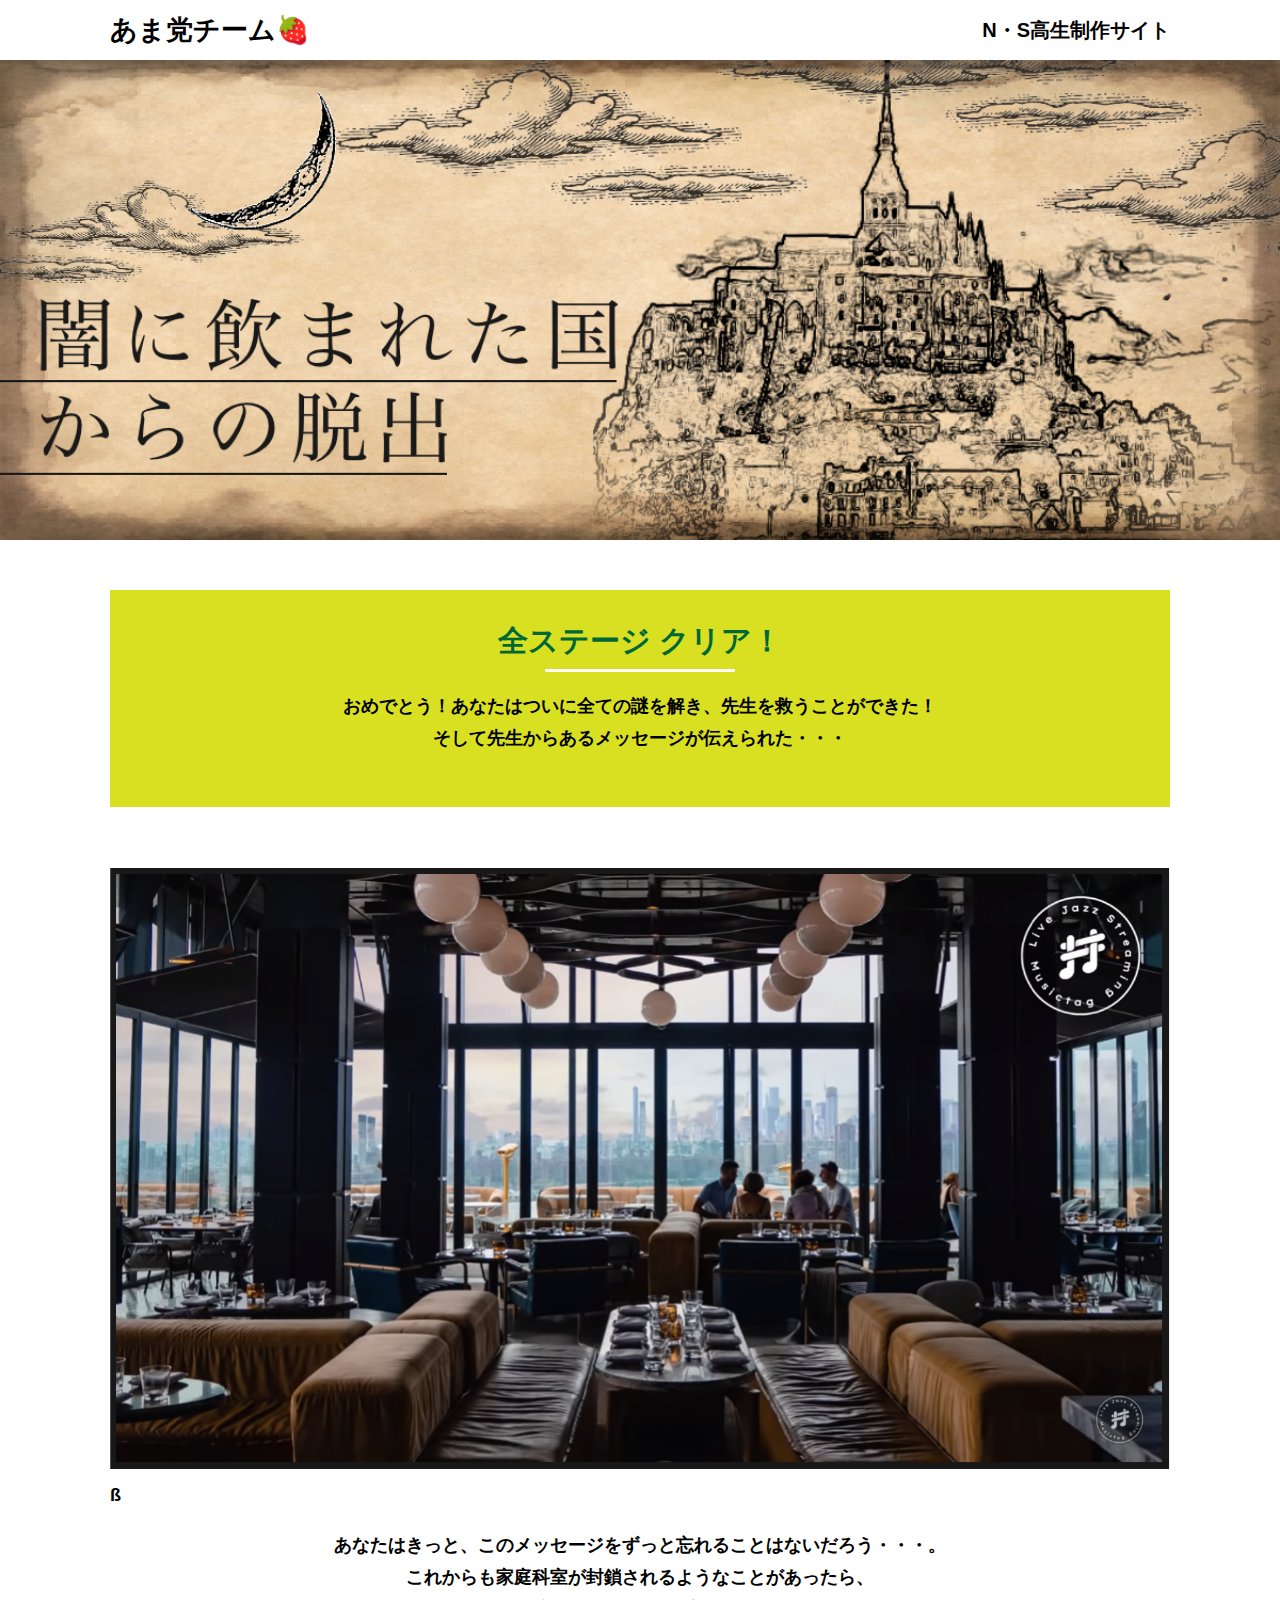
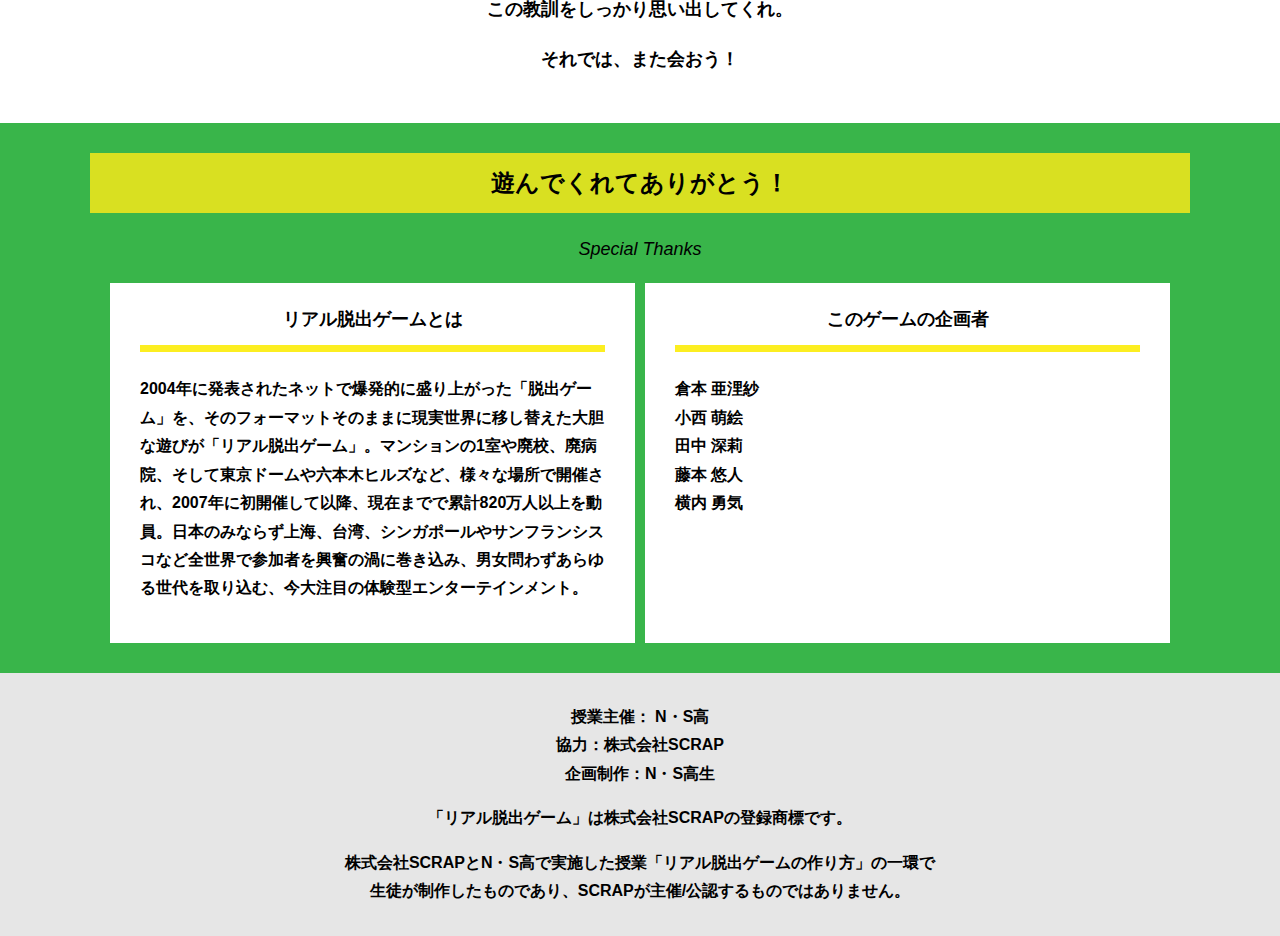
==== end-1-yes.html @ 4a60654d "Yes,No エンド別ファイルアップロード" ====
<!DOCTYPE html>
<html lang="ja">
<head>
  <meta charset="UTF-8">
  <meta http-equiv="X-UA-Compatible" content="IE=edge">
  <meta name="viewport" content="width=device-width, initial-scale=1.0">
  <title>闇に飲まれた国からの脱出 │ Project N</title>
  <link rel="stylesheet" href="assets/css/normalize.css">
  <link rel="stylesheet" href="assets/css/style.css">
</head>
<body>
  <header class="header">
    <div class="container">
     <div class="logo"><h2>あま党チーム🍓</h2></div>
      <div class="header__name">N・S高生制作サイト</div>
    </div>
  </header>
  <main class="main final-page">
    <!-- タイトルエリア　ここから -->
    <h1 class="main-title"><img src="assets/images/new_main-image.png" alt="闇に飲まれた国からの脱出"></h1>
    <!-- タイトルエリア　ここまで -->
    <section class="section">
      <div class="container">
        <div class="box bg-color--subcolor">
          <h2 class="section-title--border">全ステージ クリア！</h2>
          <p class="text-center">おめでとう！あなたはついに全ての謎を解き、先生を救うことができた！<br>
            そして先生からあるメッセージが伝えられた・・・</p>
        </div>
      </div>
    </section>
    <section class="section">
      <div class="container">
          <figure class="image__container">
             <img src="assets/images/stage.png" alt="">
          </figure>

<!--  YouTube貼り付け
            <div class="youtube__container">
              <div class="youtube">
                <iframe width="560" height="315" src="https://www.youtube.com/embed/IRyJe-0Uie0?controls=0" title="YouTube video player" frameborder="0" allow="accelerometer; autoplay; clipboard-write; encrypted-media; gyroscope; picture-in-picture" allowfullscreen></iframe>
              </div>
            </div>
Youtube貼り付けここまで-->
          ß
      </div>
        <p class="text-center">あなたはきっと、このメッセージをずっと忘れることはないだろう・・・。<br>
          これからも家庭科室が封鎖されるようなことがあったら、<br>
          この教訓をしっかり思い出してくれ。</p>
        <p class="text-center">それでは、また会おう！</p>
      </div>
    </section>
    <section class="section bg-color--keycolor">
      <div class="container">
        <h2 class="section-title">遊んでくれてありがとう！</h2>
        <p class="font-eng text-center">Special Thanks</p>
        <div class="row">
          <div class="column">
            <div class="card">
              <h3 class="card__title">リアル脱出ゲームとは</h3>
              <p class="card__content">2004年に発表されたネットで爆発的に盛り上がった「脱出ゲーム」を、そのフォーマットそのままに現実世界に移し替えた大胆な遊びが「リアル脱出ゲーム」。マンションの1室や廃校、廃病院、そして東京ドームや六本木ヒルズなど、様々な場所で開催され、2007年に初開催して以降、現在までで累計820万人以上を動員。日本のみならず上海、台湾、シンガポールやサンフランシスコなど全世界で参加者を興奮の渦に巻き込み、男女問わずあらゆる世代を取り込む、今大注目の体験型エンターテインメント。</p>
            </div>
          </div>
          <div class="column">
            <div class="card">
              <h3 class="card__title">このゲームの企画者</h3>
              <p class="card__content">
                倉本 亜浬紗<br>
                小西 萌絵<br>
                田中 深莉<br>
                藤本 悠人<br>
                横内 勇気<br>
                </p>
            </div>
          </div>
        </div>
      </div>
    </section>
  </main>
  <footer class="footer section bg-color--gray">
    <div class="container">
        <p class="text-center">授業主催： N・S高<br>協力：株式会社SCRAP<br>企画制作：N・S高生</p>
        <p class="text-center">「リアル脱出ゲーム」は株式会社SCRAPの登録商標です。</p>
        <p class="text-center">株式会社SCRAPとN・S高で実施した授業「リアル脱出ゲームの作り方」の一環で<br>生徒が制作したものであり、SCRAPが主催/公認するものではありません。</p>
    </div>
  </footer>
</body>
</html>
---- assets/css/style.css ----
@charset "UTF-8";
/****************************
 * 共通CSSのテンプレートです。
*****************************/
*,
*::before,
*::after {
  -webkit-box-sizing: border-box;
          box-sizing: border-box;
}

html {
  font-size: 18px;
  -webkit-box-sizing: border-box;
          box-sizing: border-box;
}

body {
  overflow-x: hidden;
  font-family: "游ゴシック体", "Yu Gothic", YuGothic, "ヒラギノ角ゴ Pro", "Hiragino Kaku Gothic Pro", "メイリオ", "Meiryo", sans-serif;
  font-size: 18px;
  line-height: 1.77778;
  font-weight: bold;
  text-decoration: none;
  border: none;
  list-style: none;
  color: #000;
  margin: 0;
}

img {
  width: 100%;
}

figure {
  margin: 0;
}

figcaption {
  margin-top: 30px;
  font-size: 14px;
}

@media screen and (max-width: 767px) {
  figcaption {
    font-size: 13px;
  }
}

input[type=text] {
  font-size: 18px;
  border: none;
  padding: 25px 35px;
  display: block;
  margin: 0 auto;
  max-width: 580px;
  width: 100%;
}

::-webkit-input-placeholder {
  color: #999;
}

:-ms-input-placeholder {
  color: #999;
}

::-ms-input-placeholder {
  color: #999;
}

::placeholder {
  color: #999;
}

button {
  cursor: pointer;
  display: block;
  border: none;
  margin: 0 auto;
  background-color: #006837;
  color: #fff;
  width: 287px;
  height: 55px;
}

/*******************
* Layout
*******************/
.section {
  padding-top: 30px;
  padding-bottom: 30px;
}

.section--clear {
  /* ステージクリア画面 */
  position: fixed;
  display: none;
  /* 読み込み時に一瞬表示されるのを防ぐ */
  -webkit-box-pack: center;
      -ms-flex-pack: center;
          justify-content: center;
  -webkit-box-align: center;
      -ms-flex-align: center;
          align-items: center;
  top: 0;
  bottom: 0;
  left: 0;
  right: 0;
  z-index: 200;
}

.section--clear.isClear {
  display: -webkit-box;
  display: -ms-flexbox;
  display: flex;
}

.container {
  width: 1100px;
  padding-left: 20px;
  padding-right: 20px;
  margin: 0 auto;
}

@media screen and (max-width: 1100px) {
  .container {
    width: calc(100% - 40px);
  }
}

.row {
  display: -webkit-box;
  display: -ms-flexbox;
  display: flex;
  -ms-flex-line-pack: stretch;
      align-content: stretch;
  gap: 10px;
}

.row + .row {
  margin-top: 20px;
}

.column {
  width: 100%;
}

.card {
  background-color: #fff;
  margin-bottom: 20px;
  height: 100%;
}

.card__title {
  font-size: 18px;
  text-align: center;
  margin: 0;
  padding: 20px 30px;
  position: relative;
  cursor: pointer;
}

.card__content {
  -webkit-transition: all 0.3s;
  transition: all 0.3s;
  font-size: 16px;
  padding: 20px 30px;
  margin: 0;
  position: relative;
}

.card__content::before {
  display: block;
  content: '';
  width: calc(100% - 60px);
  height: 7px;
  background-color: #fcee21;
  position: absolute;
  top: -10px;
  left: 30px;
}

.hint-page .card {
  height: auto;
}

.hint-page .card__content {
  display: none;
  text-align: center;
}

.hint-page .card__arrow {
  position: absolute;
  top: calc(50% - 12px);
  right: 45px;
  -webkit-transform: rotate(90deg);
          transform: rotate(90deg);
  -webkit-transition: all 0.3s;
  transition: all 0.3s;
  fill: #009245;
  width: 12px;
  height: 24px;
}

.hint-page .card.is-open .card__content {
  display: block;
}

.hint-page .card.is-open .card__arrow {
  -webkit-transform: rotate(-90deg);
          transform: rotate(-90deg);
}

.box {
  padding: 35px 30px;
}

.youtube {
  position: relative;
  width: 100%;
  padding-top: 56.25%;
}

.youtube iframe {
  position: absolute;
  top: 0;
  left: 0;
  width: 100%;
  height: 100%;
}

.youtube__container {
  max-width: 800px;
  margin: 0 auto;
}

/*********************
* Color
*********************/
.bg-color--keycolor {
  background-color: #39b54a;
}

.bg-color--subcolor {
  background-color: #d9e021;
}

.bg-color--gray {
  background-color: #e6e6e6;
}

/*********************
* title
**********************/
.main-title {
  margin: 0;
}

.sub-title {
  text-align: center;
  font-size: 18px;
  line-height: 1.66667;
}

.sub-title__bg {
  background-color: #fcee21;
  padding-left: 1rem;
  padding-right: 1rem;
}

.section-title {
  font-size: 24px;
  line-height: 1.75;
  text-align: center;
  padding: 9px 20px;
  background-color: #d9e021;
  margin: 0 -20px 20px -20px;
}

.section-title__stage {
  display: inline-block;
  margin-right: 2rem;
}

.section-title--keycolorlight {
  background-color: #8cc63f;
}

.section-title--keycolorlight .section-title__stage {
  color: #fff;
}

.section-title--keycolor {
  background-color: #39b54a;
}

.section-title--story {
  width: 330px;
  margin: 0 auto 20px;
}

.section-title--border {
  position: relative;
  font-size: 30px;
  text-align: center;
  line-height: 1.06667;
  margin: 0;
  padding-bottom: 15px;
  color: #006837;
}

.section-title--border::after {
  position: absolute;
  bottom: 0;
  left: calc(50% - 95px);
  display: block;
  content: '';
  background-color: #fff;
  height: 2.6px;
  width: 190px;
}

/******************
* text
******************/
.font-eng {
  font-style: italic;
  font-weight: normal;
}

/*************************
* Button
*************************/
.btn {
  display: block;
  text-decoration: none;
  cursor: pointer;
  background-color: #006837;
  color: #fff;
  font-size: 24px;
  line-height: 1.54167;
  text-align: center;
  padding: 11.5px;
  width: calc(100% - 40px);
  max-width: 700px;
  margin: 10px auto;
  position: relative;
}

.btn:hover {
  opacity: 0.7;
}

.btn__arrow {
  position: absolute;
  top: calc(50% - 12px);
  right: 15px;
  fill: #fff;
  width: 12px;
  height: 24px;
}

/****************
* header
*****************/
.header {
  background-color: #fff;
  height: 60px;
}

.header .container {
  display: -webkit-box;
  display: -ms-flexbox;
  display: flex;
  -webkit-box-pack: justify;
      -ms-flex-pack: justify;
          justify-content: space-between;
  -webkit-box-align: center;
      -ms-flex-align: center;
          align-items: center;
  height: 100%;
}

.header__logo {
  width: 330px;
  height: 42px;
}

.header__name {
  font-size: 20px;
  line-height: 1.1;
}

.footer {
  font-size: 16px;
}

.footer p:first-child {
  margin-top: 0;
}

.footer p:last-child {
  margin-bottom: 0;
}

/********************
* main
********************/
.story__note {
  margin: 0;
}

.story__note__outer {
  width: 860px;
  display: -webkit-box;
  display: -ms-flexbox;
  display: flex;
  padding: 20px;
  margin: 20px auto;
  -webkit-box-pack: center;
      -ms-flex-pack: center;
          justify-content: center;
}

@media screen and (max-width: 940px) {
  .story__note__outer {
    width: 100%;
  }
}

.stage-column__container + .stage-column__container {
  border-top: 2px solid #fff;
}

.answer {
  font-size: 18px;
  margin-bottom: 20px;
  line-height: 80px;
  word-spacing: 20px;
}

.err-message {
  color: #c1272d;
  font-size: 18px;
  text-align: center;
}

.link-hint {
  text-align: center;
  display: block;
  margin-top: 20px;
}

.clear-message {
  background-color: #d9e021;
  padding: 30px 30px 60px;
  position: relative;
}

.clear-message__title {
  position: relative;
  display: block;
  text-align: center;
  color: #006837;
  font-size: 30px;
  padding-bottom: 10px;
  margin-bottom: 35px;
}

.clear-message__title::after {
  content: '';
  position: absolute;
  display: block;
  width: 183px;
  height: 2px;
  background-color: #fff;
  bottom: 0;
  left: calc(50% - (183px/2));
}

.clear-message__content {
  text-align: center;
}

.clear-message__btn {
  position: absolute;
  bottom: -30px;
  left: calc(50% - 144px);
  width: 288px;
  margin: 0;
}

/********************
* Utility
********************/
.text-center {
  text-align: center;
}

.text-left {
  text-align: left;
}

.text-right {
  text-align: right;
}

.hidden {
  display: none;
}
/*# sourceMappingURL=style.css.map */
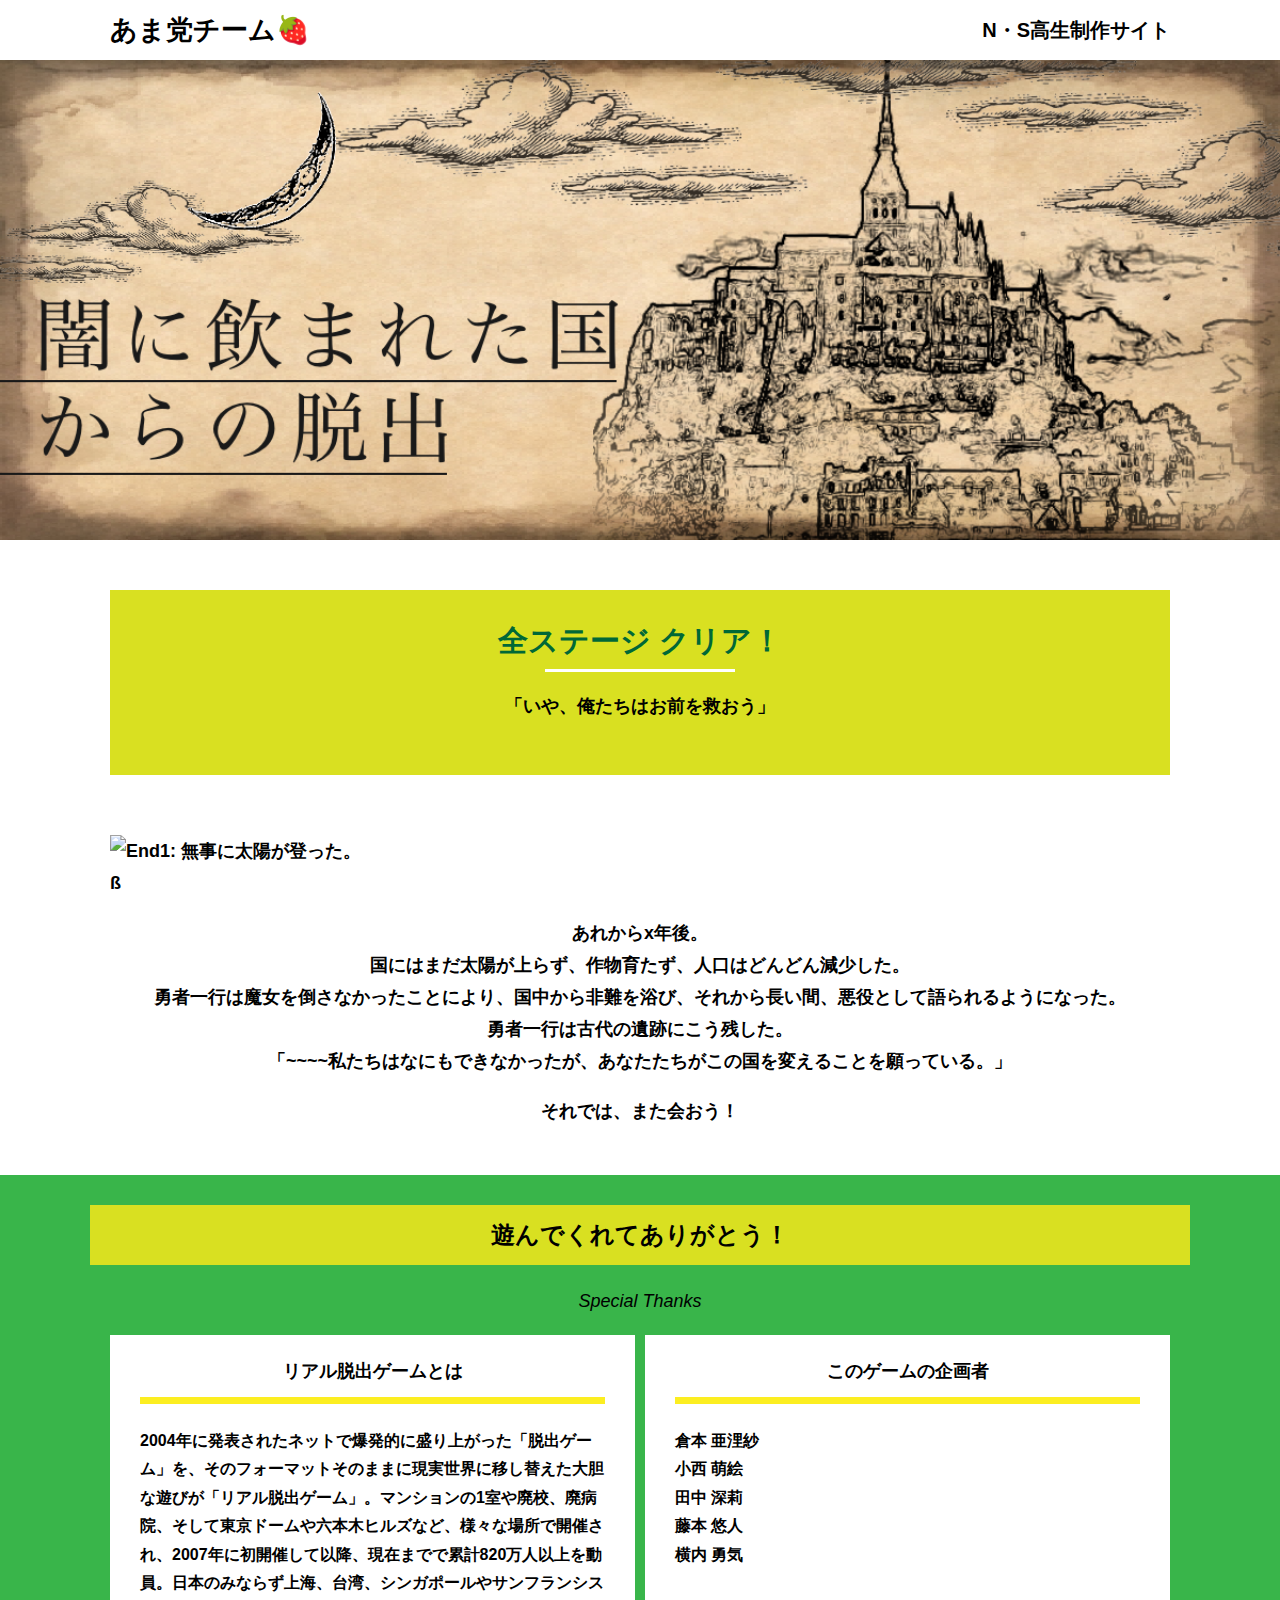
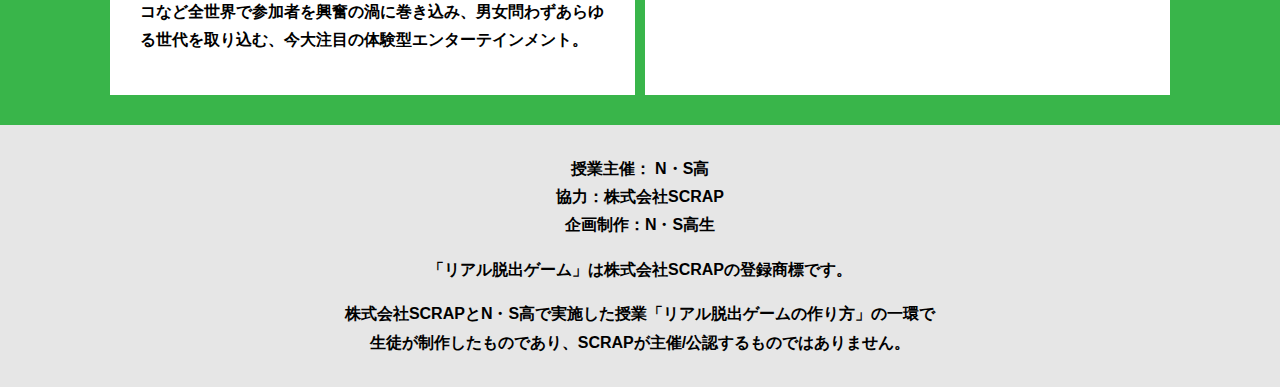
==== commit 40b78c21: "img/alt 編集" ====
--- a/end-1-yes.html
+++ b/end-1-yes.html
@@ -23,15 +23,14 @@
       <div class="container">
         <div class="box bg-color--subcolor">
           <h2 class="section-title--border">全ステージ クリア！</h2>
-          <p class="text-center">おめでとう！あなたはついに全ての謎を解き、先生を救うことができた！<br>
-            そして先生からあるメッセージが伝えられた・・・</p>
+          <p class="text-center">「いや、俺たちはお前を救おう」</p>
         </div>
       </div>
     </section>
     <section class="section">
       <div class="container">
           <figure class="image__container">
-             <img src="assets/images/stage.png" alt="">
+             <img src="assets/images/end-yes.jpg" alt="End1: 無事に太陽が登った。">
           </figure>
 
 <!--  YouTube貼り付け
@@ -43,9 +42,11 @@
 Youtube貼り付けここまで-->
           ß
       </div>
-        <p class="text-center">あなたはきっと、このメッセージをずっと忘れることはないだろう・・・。<br>
-          これからも家庭科室が封鎖されるようなことがあったら、<br>
-          この教訓をしっかり思い出してくれ。</p>
+        <p class="text-center">あれからx年後。<br>
+          国にはまだ太陽が上らず、作物育たず、人口はどんどん減少した。<br>
+          勇者一行は魔女を倒さなかったことにより、国中から非難を浴び、それから長い間、悪役として語られるようになった。<br>
+          勇者一行は古代の遺跡にこう残した。<br>
+          「~~~~私たちはなにもできなかったが、あなたたちがこの国を変えることを願っている。」</p>
         <p class="text-center">それでは、また会おう！</p>
       </div>
     </section>
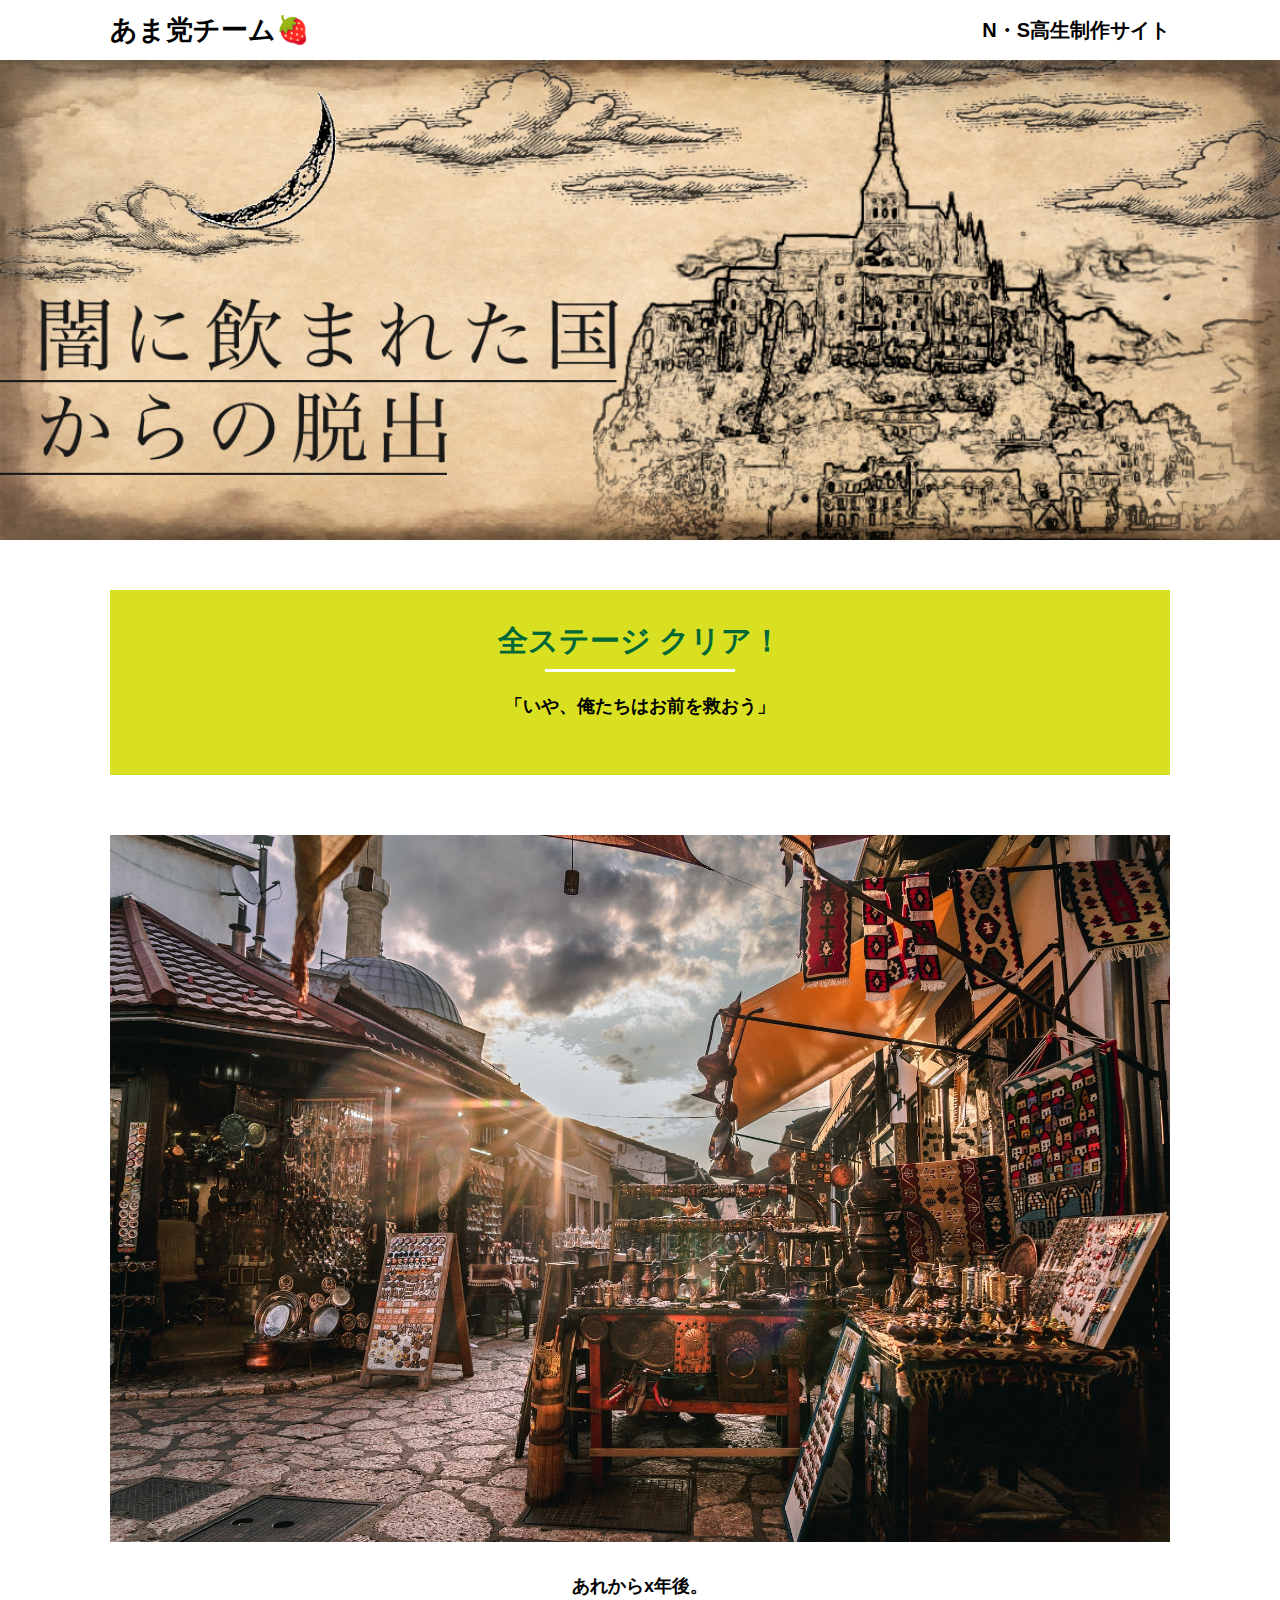
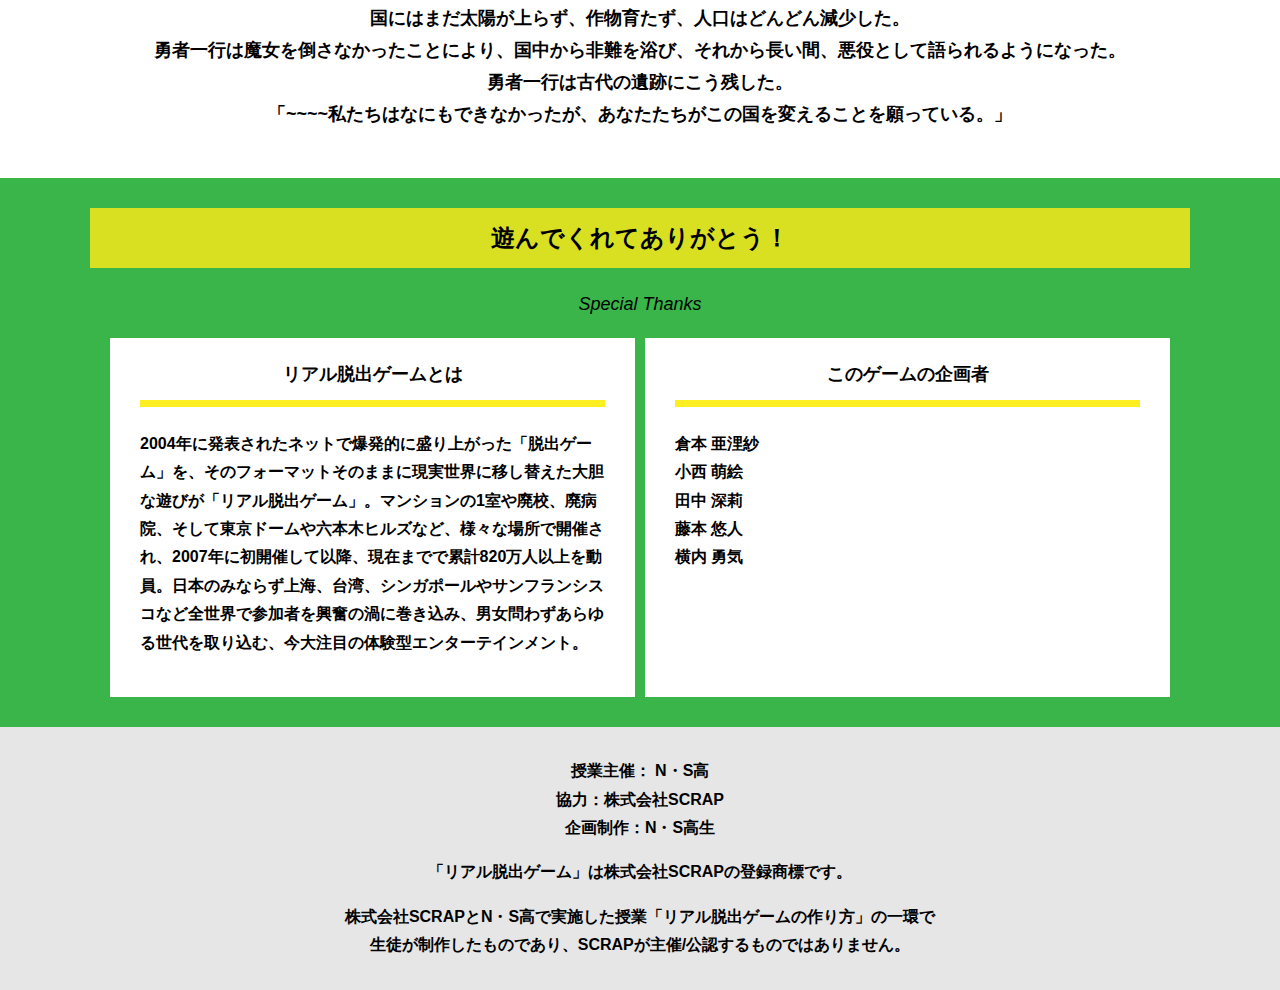
==== commit 63063efc: "誤字 修正" ====
--- a/end-1-yes.html
+++ b/end-1-yes.html
@@ -40,14 +40,12 @@
               </div>
             </div>
 Youtube貼り付けここまで-->
-          ß
       </div>
         <p class="text-center">あれからx年後。<br>
           国にはまだ太陽が上らず、作物育たず、人口はどんどん減少した。<br>
           勇者一行は魔女を倒さなかったことにより、国中から非難を浴び、それから長い間、悪役として語られるようになった。<br>
           勇者一行は古代の遺跡にこう残した。<br>
           「~~~~私たちはなにもできなかったが、あなたたちがこの国を変えることを願っている。」</p>
-        <p class="text-center">それでは、また会おう！</p>
       </div>
     </section>
     <section class="section bg-color--keycolor">
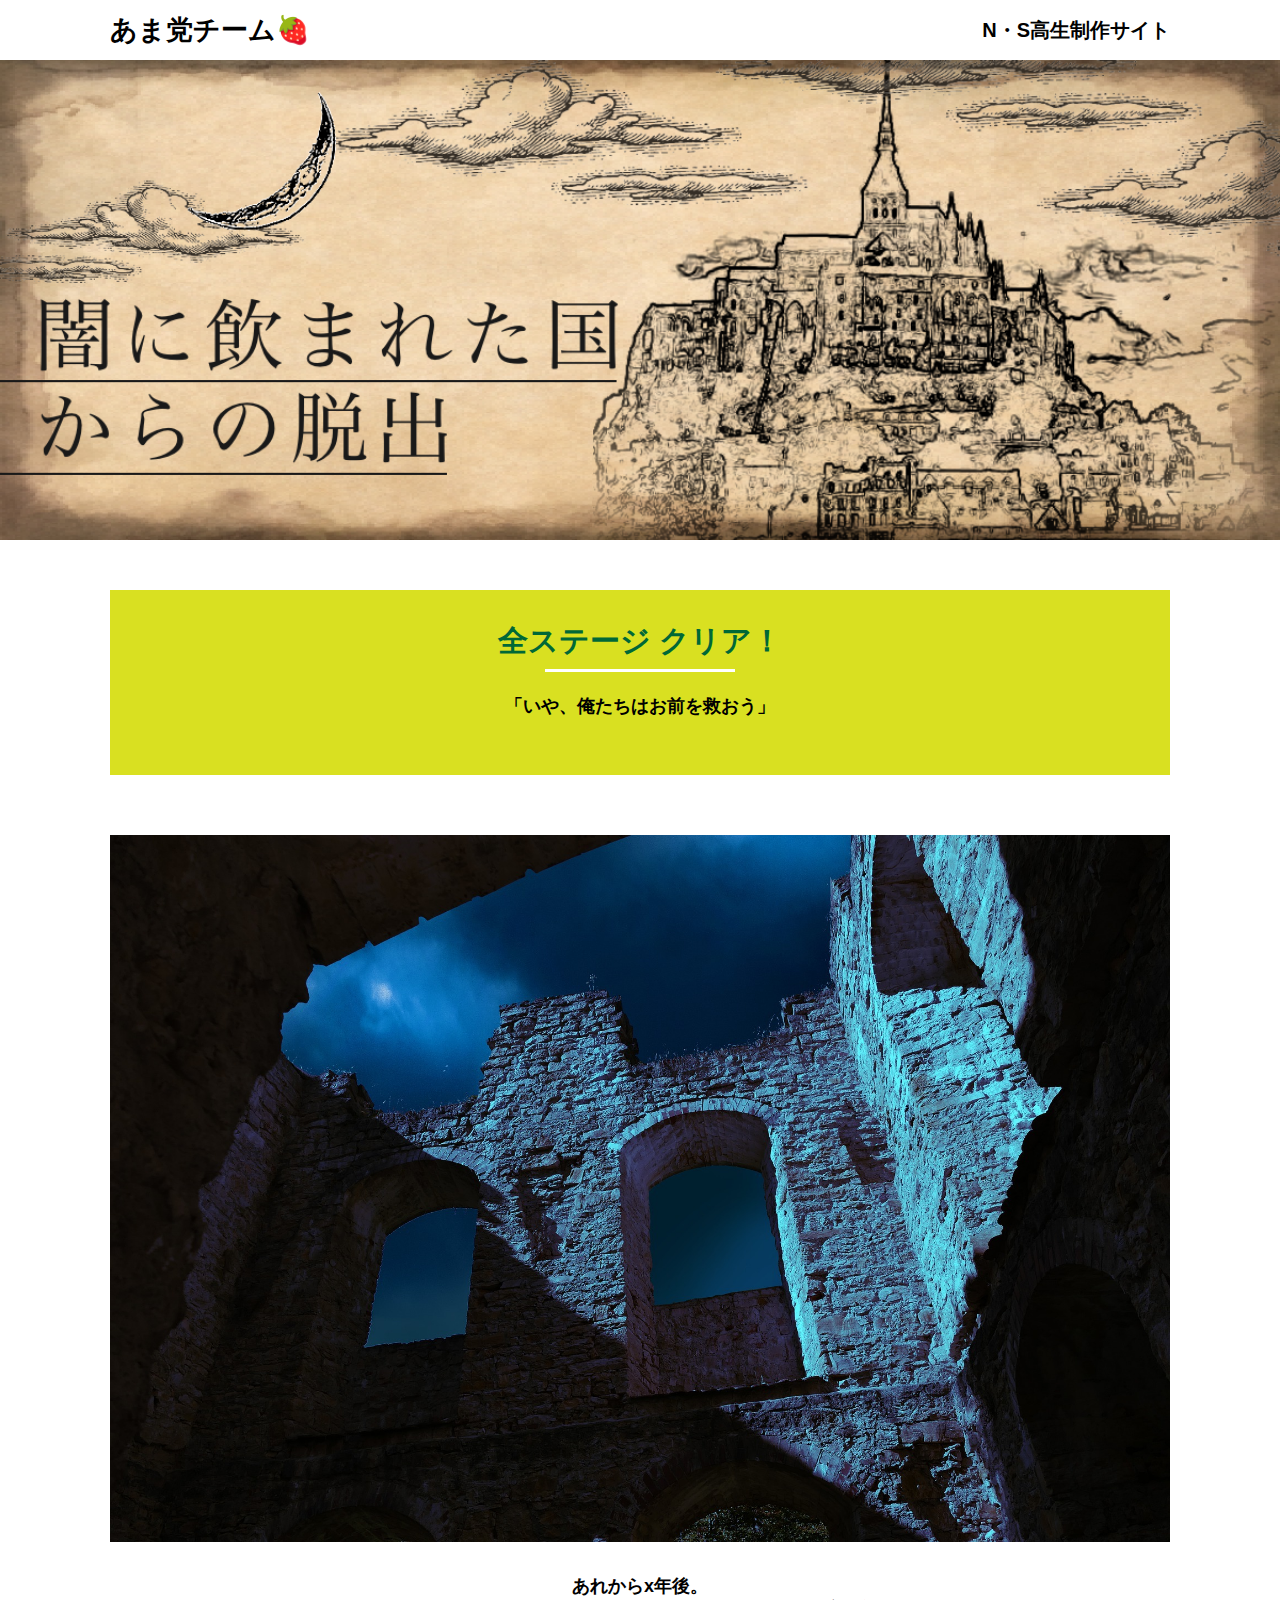
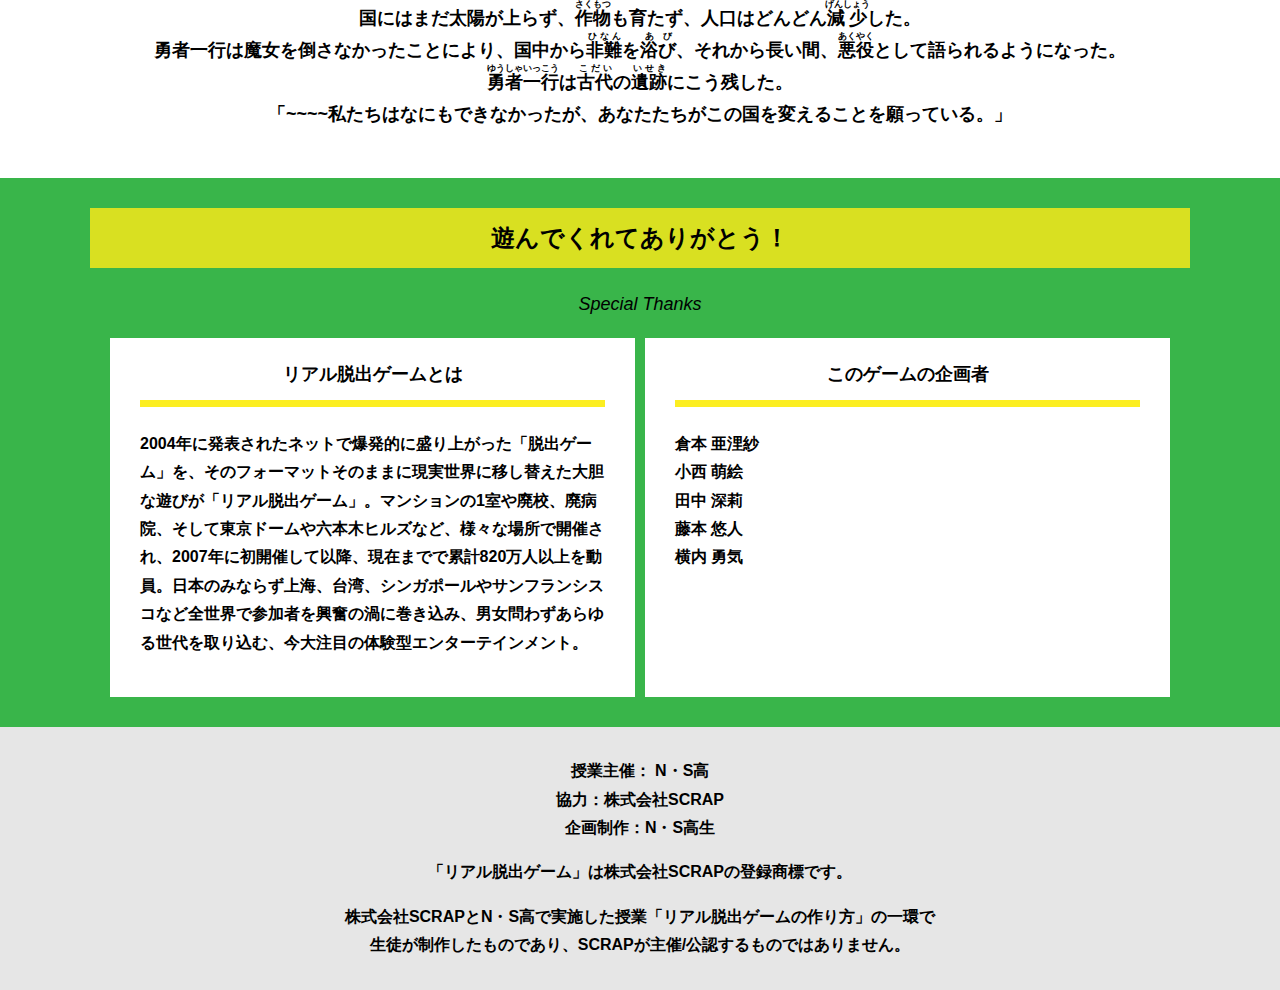
==== commit 90f60fcd: "end-1-yes.html: ルビを追加(Issue#62 && 脱字を訂正)" ====
--- a/end-1-yes.html
+++ b/end-1-yes.html
@@ -42,9 +42,9 @@
 Youtube貼り付けここまで-->
       </div>
         <p class="text-center">あれからx年後。<br>
-          国にはまだ太陽が上らず、作物育たず、人口はどんどん減少した。<br>
-          勇者一行は魔女を倒さなかったことにより、国中から非難を浴び、それから長い間、悪役として語られるようになった。<br>
-          勇者一行は古代の遺跡にこう残した。<br>
+          国にはまだ太陽が上らず、<ruby>作物<rt>さくもつ</rt></ruby>も育たず、人口はどんどん<ruby>減少<rt>げんしょう</rt></ruby>した。<br>
+          勇者一行は魔女を倒さなかったことにより、国中から<ruby>非難<rt>ひなん</rt></ruby>を<ruby>浴び<rt>あび</rt></ruby>、それから長い間、<ruby>悪役<rt>あくやく</rt></ruby>として語られるようになった。<br>
+          <ruby>勇者一行<rt>ゆうしゃいっこう</rt></ruby>は<ruby>古代<rt>こだい</rt></ruby>の<ruby>遺跡<rt>いせき</rt></ruby>にこう残した。<br>
           「~~~~私たちはなにもできなかったが、あなたたちがこの国を変えることを願っている。」</p>
       </div>
     </section>
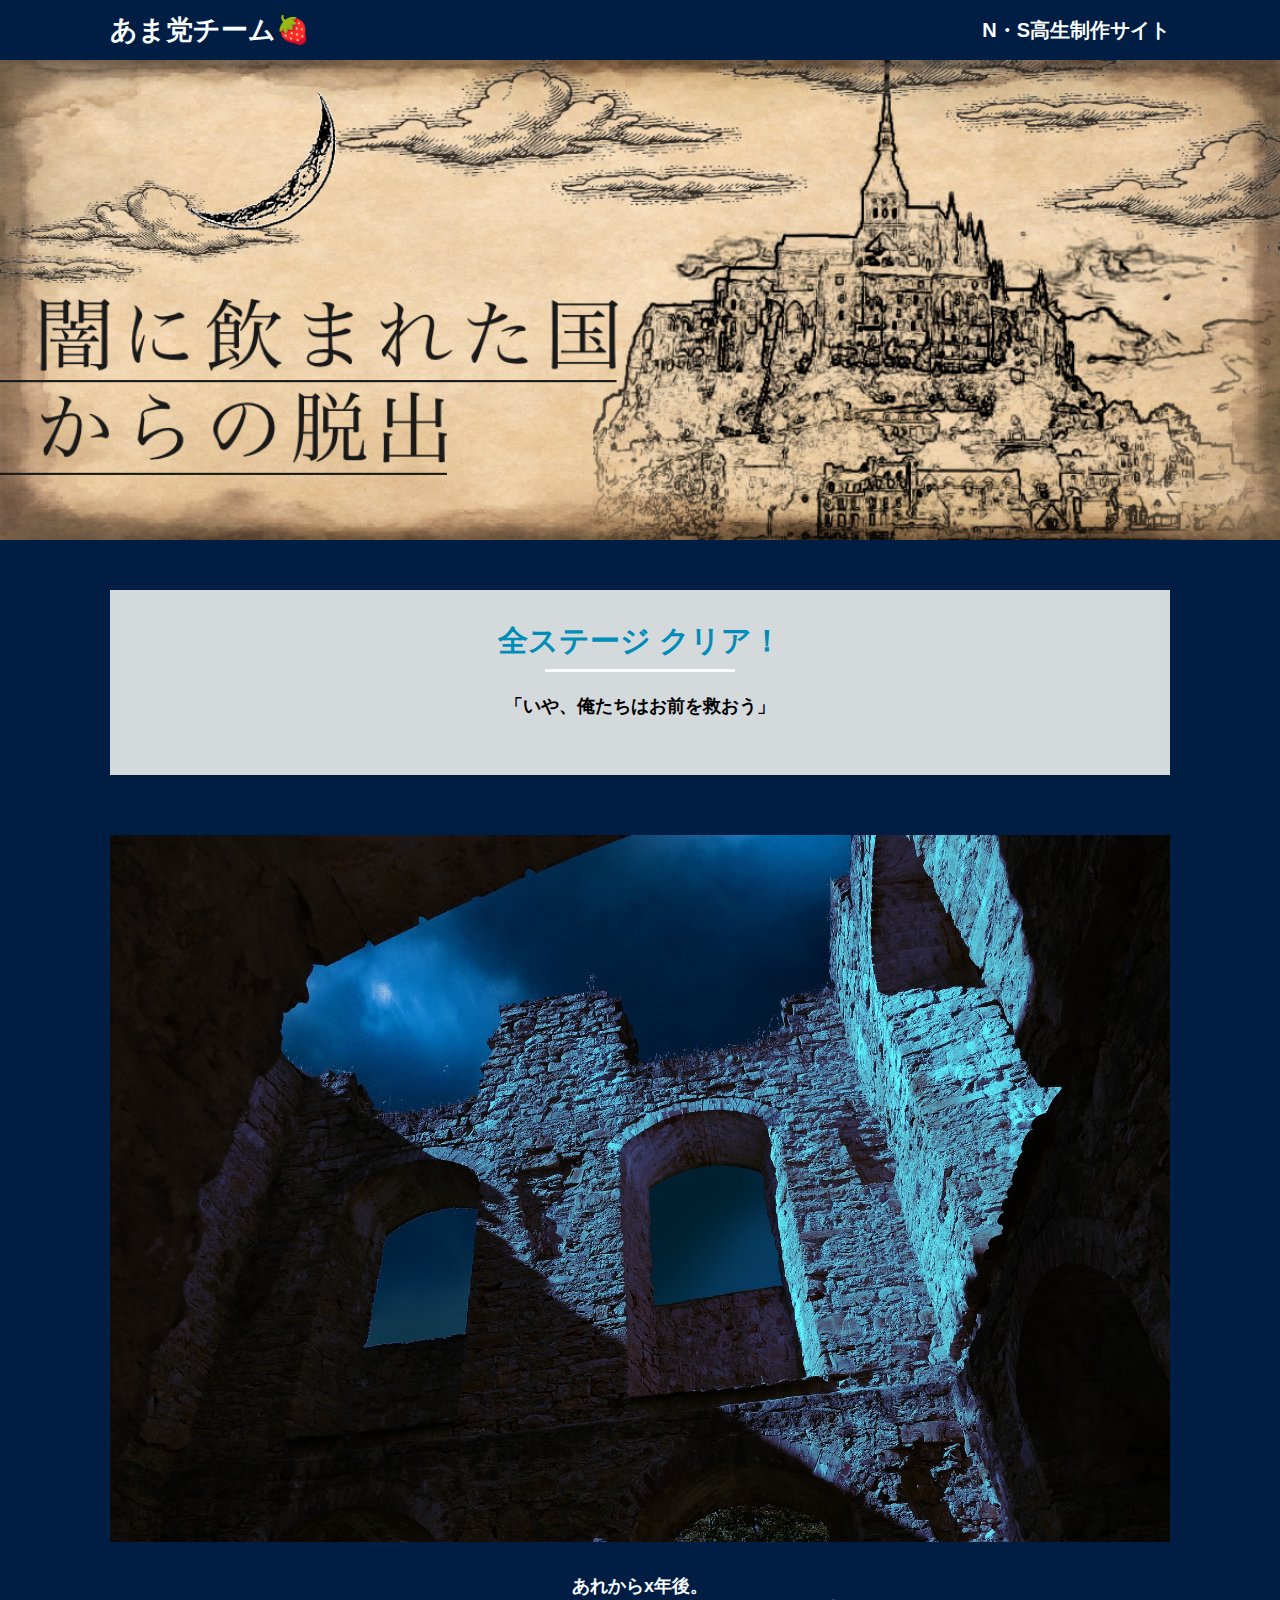
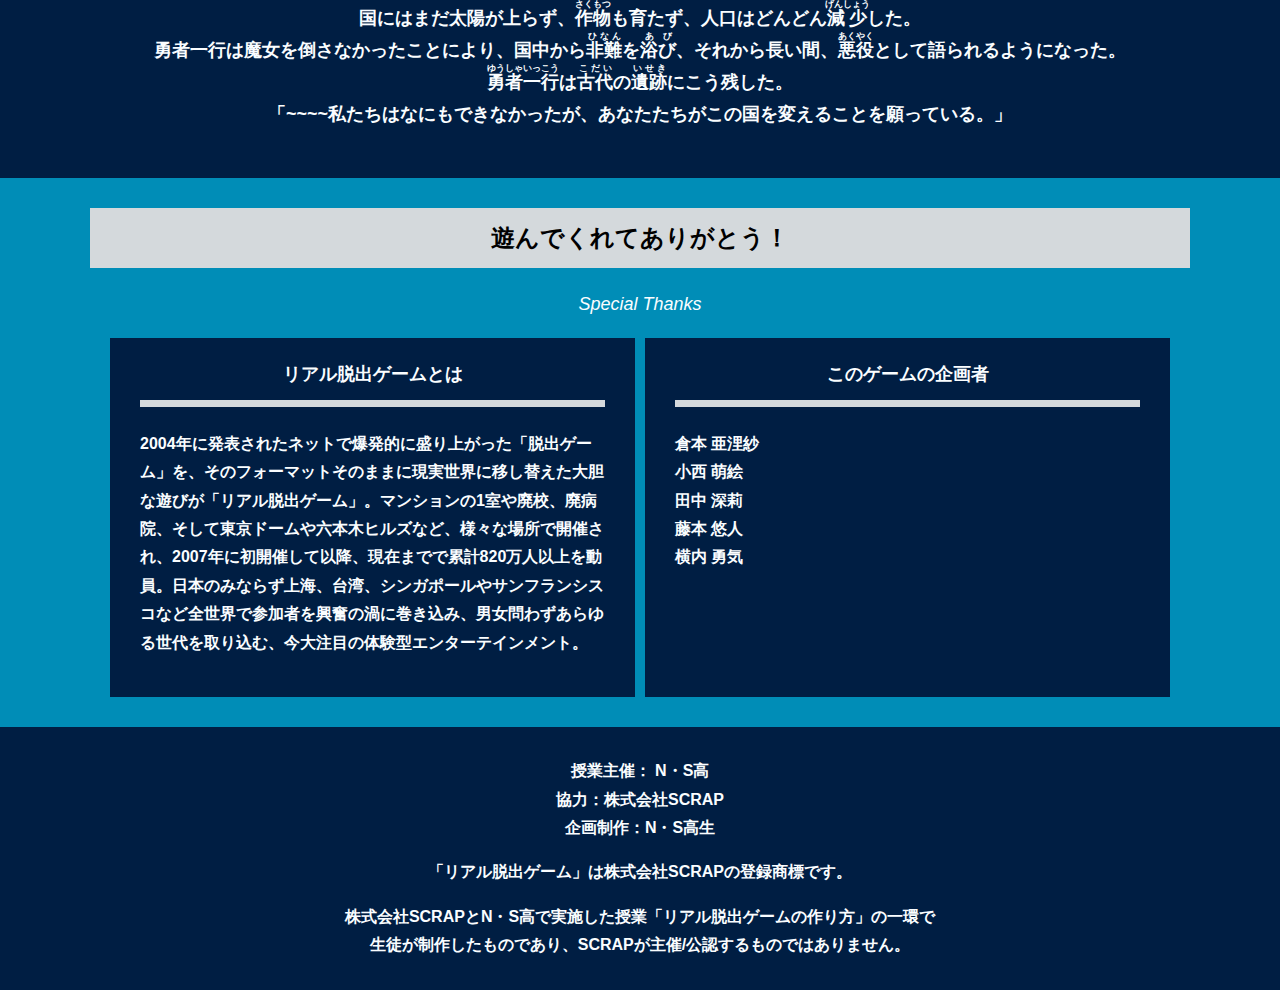
==== commit 3628e7d4: "end-1-yes: 色を変更 (issue#81)" ====
--- a/end-1-yes.html
+++ b/end-1-yes.html
@@ -7,6 +7,39 @@
   <title>闇に飲まれた国からの脱出 │ Project N</title>
   <link rel="stylesheet" href="assets/css/normalize.css">
   <link rel="stylesheet" href="assets/css/style.css">
+  <style>
+    /* Color Overrides */
+    body{
+      background: #001e43;
+      color: #fafdff;
+    }
+    .header{
+      background: #001e43;
+    }
+    .bg-color--subcolor{
+      background-color: #d4d9dc;
+      color: #000;
+    }
+    .section-title--border{
+      color: #008db7;
+    }
+    .section-title{
+      background: #d4d9dc;
+      color: #000;
+    }
+    .bg-color--keycolor{
+      background: #008db7;
+    }
+    .card{
+      background: #001e43;
+    }
+    .card__content::before{
+      background: #d4d9dc;
+    }
+    .footer{
+      background: #001e43;
+    }
+  </style>
 </head>
 <body>
   <header class="header">
